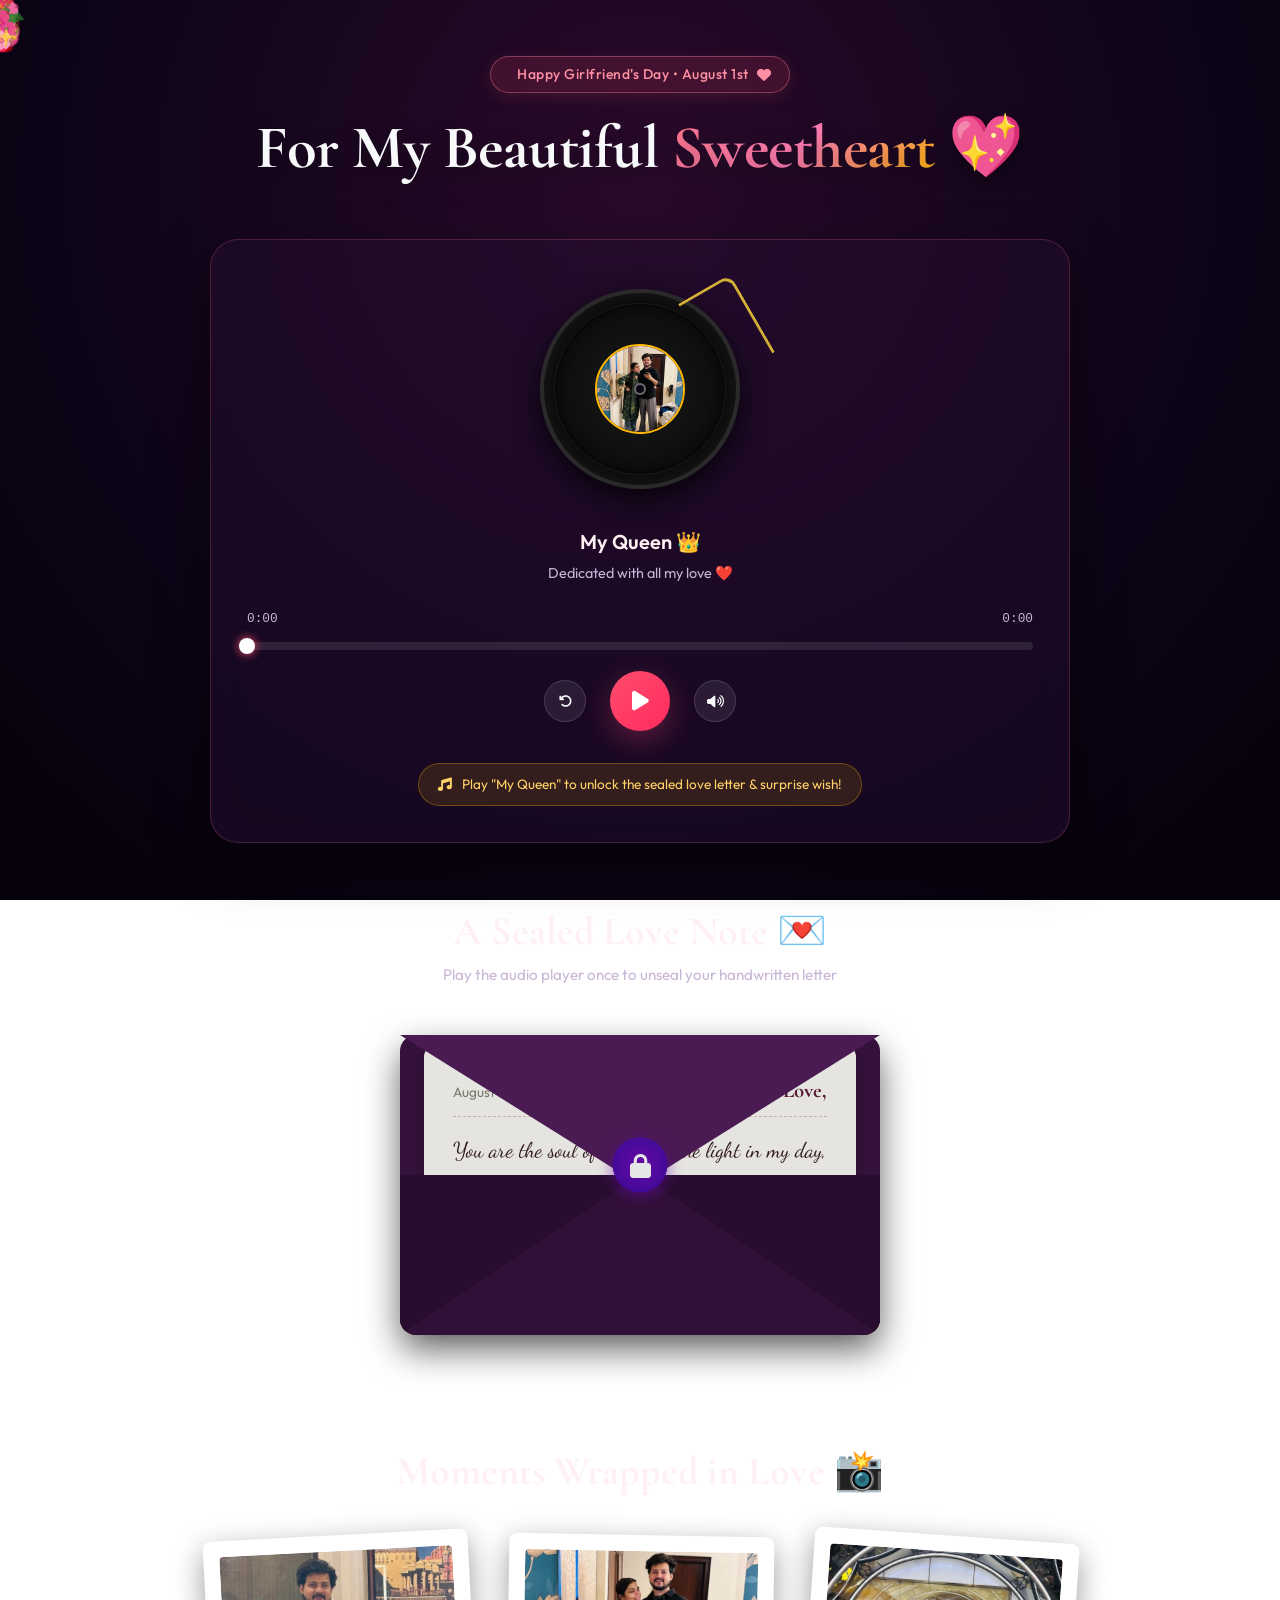
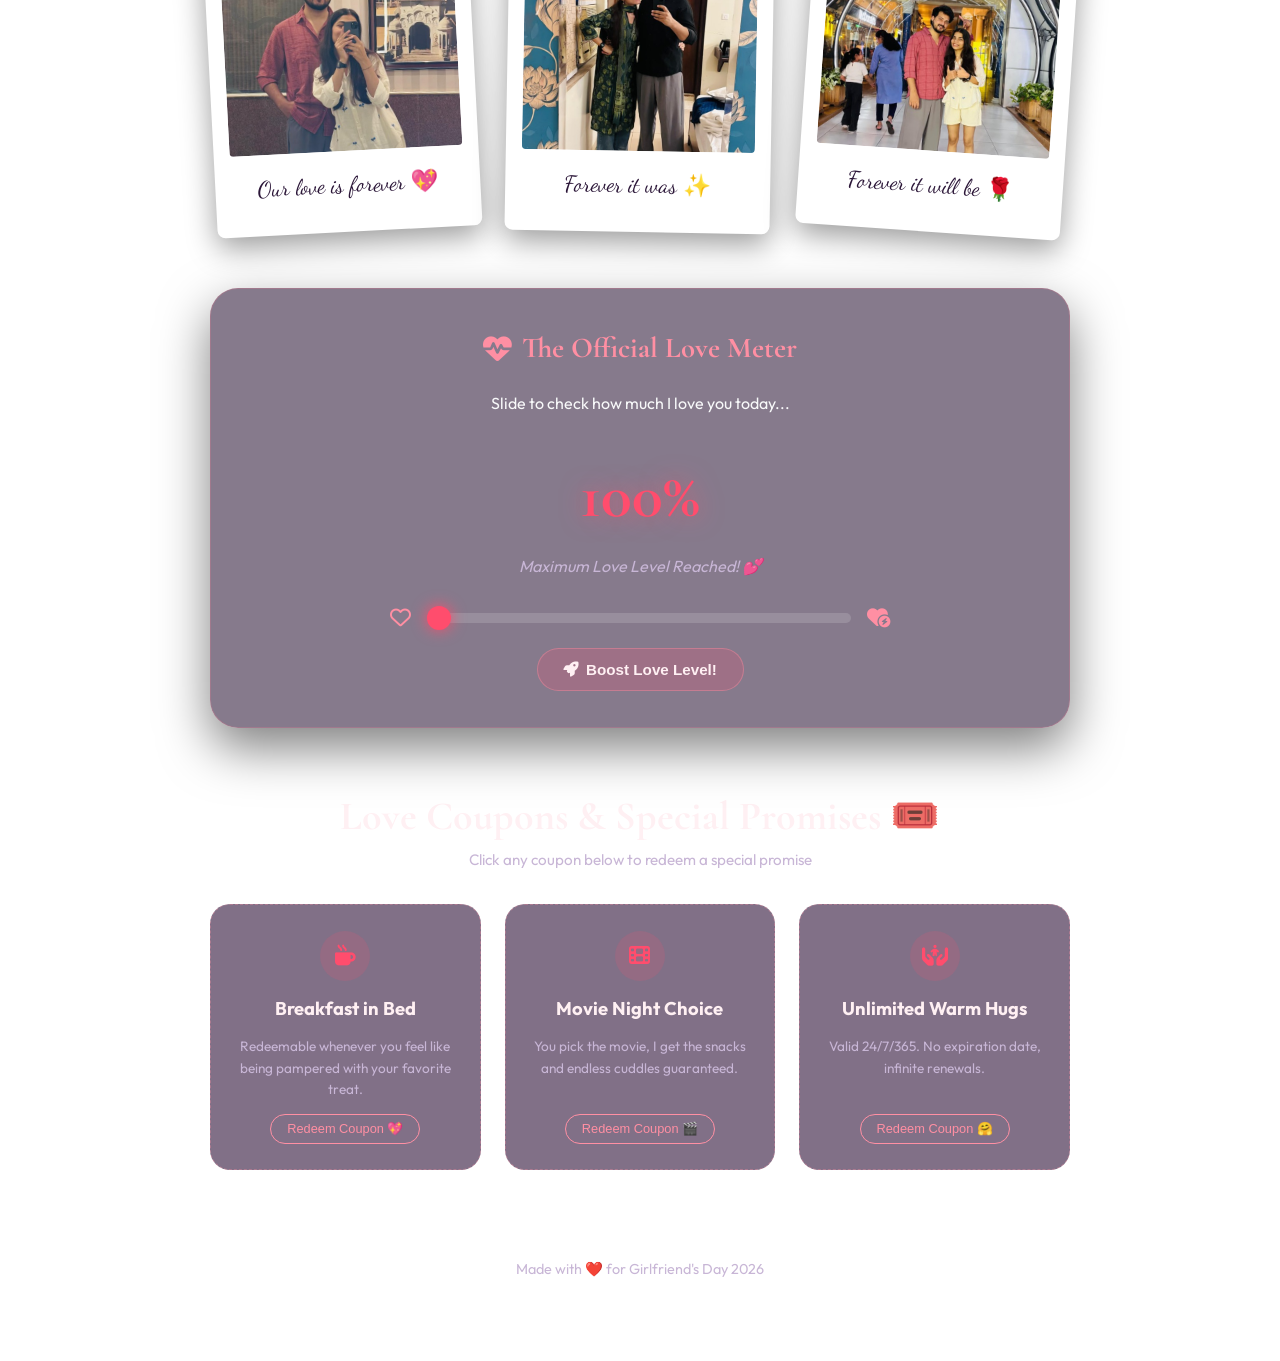
==== index.html @ de243cf5 "Added files" ====
<!DOCTYPE html>
<html lang="en">
<head>
  <meta charset="UTF-8">
  <meta name="viewport" content="width=device-width, initial-scale=1.0">
  <title>Happy Girlfriend's Day, My Love! 💖</title>
  <meta name="description" content="A romantic, interactive experience created especially for Girlfriend's Day with audio player, love letter, photo gallery, and special surprise wish reveal.">

  <!-- Google Fonts -->
  <link rel="preconnect" href="https://fonts.googleapis.com">
  <link rel="preconnect" href="https://fonts.gstatic.com" crossorigin>
  <link href="https://fonts.googleapis.com/css2?family=Cormorant+Garamond:ital,wght@0,500;0,700;1,600&family=Dancing+Script:wght@600;700&family=Outfit:wght@300;400;500;600;700&display=swap" rel="stylesheet">

  <!-- Font Awesome Icons -->
  <link rel="stylesheet" href="https://cdnjs.cloudflare.com/ajax/libs/font-awesome/6.4.0/css/all.min.css">

  <link rel="stylesheet" href="styles.css">
</head>
<body>

  <!-- Floating Particles & Rose Petals Background Canvas -->
  <canvas id="bg-canvas"></canvas>

  <!-- Main Container -->
  <div class="app-container">

    <!-- Header / Hero Section -->
    <header class="hero-section">
      <div class="badge-pill">
        <i class="fa-solid fa-sparkles"></i> Happy Girlfriend's Day • August 1st <i class="fa-solid fa-heart"></i>
      </div>
      <h1 class="hero-title">
        For My Beautiful <span class="gradient-text" id="her-name-display">Sweetheart</span> 💖
      </h1>
    </header>

    <!-- Interactive Audio Experience Section -->
    <section class="section audio-section">
      <div class="glass-card player-card">

        <!-- Vinyl Record Container with Real Photo Album Art -->
        <div class="vinyl-wrapper">
          <div class="vinyl-groove" id="vinyl-record">
            <div class="vinyl-center">
              <img src="assets/our_photo_2.jpg" alt="Our Photo" class="album-art" id="player-album-art">
              <div class="spindle-hole"></div>
            </div>
          </div>
          <div class="tonearm" id="tonearm"></div>
        </div>

        <!-- Track Information -->
        <div class="track-info">
          <h2 class="track-title" id="track-title-display">My Queen 👑</h2>
          <p class="track-artist" id="track-artist-display">Dedicated with all my love ❤️</p>
        </div>

        <!-- Linked Main Audio Element -->
        <audio id="main-audio" src="assets/MyQueen.m4a" preload="auto"></audio>

        <!-- Custom Player Controls -->
        <div class="player-controls">
          <div class="time-display">
            <span id="current-time">0:00</span>
            <span id="total-duration">0:00</span>
          </div>

          <div class="progress-bar-container" id="progress-container">
            <div class="progress-bar" id="progress-bar"></div>
            <div class="progress-handle" id="progress-handle"></div>
          </div>

          <div class="buttons-row">
            <button class="icon-btn secondary-btn" id="restart-btn" title="Restart Audio">
              <i class="fa-solid fa-rotate-left"></i>
            </button>

            <button class="play-main-btn" id="play-pause-btn" title="Play / Pause">
              <i class="fa-solid fa-play" id="play-icon"></i>
            </button>

            <button class="icon-btn secondary-btn" id="mute-btn" title="Mute / Unmute">
              <i class="fa-solid fa-volume-high" id="volume-icon"></i>
            </button>
          </div>
        </div>

        <div class="completion-hint" id="completion-hint">
          <i class="fa-solid fa-music"></i> <span id="hint-text">Play "My Queen" to unlock the sealed love letter & surprise wish!</span>
        </div>
      </div>
    </section>

    <!-- Interactive Envelope Section -->
    <section class="section letter-section">
      <div class="section-title-wrapper">
        <h2 class="section-title">A Sealed Love Note 💌</h2>
        <p class="section-subtitle" id="envelope-subtitle">Play the audio player once to unseal your handwritten letter</p>
      </div>

      <div class="envelope-container">
        <div class="envelope locked" id="envelope">
          <div class="envelope-flap"></div>
          <div class="envelope-pocket"></div>
          <div class="wax-seal" id="wax-seal">
            <i class="fa-solid fa-lock" id="seal-icon"></i>
          </div>

          <!-- Inside Letter with Custom User Text -->
          <div class="letter" id="letter">
            <div class="letter-inner">
              <div class="letter-header">
                <span class="letter-date">August 1st, 2026</span>
                <span class="letter-heading">My Dearest <span class="letter-her-name">Love</span>,</span>
              </div>
              <div class="letter-body" id="letter-body-display">
                <p>You are the soul of my body, the light in my day, the peace in my heart and everything else that can be.</p>
                <p>Thank you for being in my life and making it complete.</p>
                <p style="font-weight: bold; color: #9e1b42; margin-top: 0.5rem;">Happy Girlfriend's Day 💖</p>
              </div>
              <div class="letter-signature" id="letter-signature-display">
                <span class="handwritten" id="your-name-display">Forever Yours ❤️</span>
              </div>
            </div>
          </div>
        </div>
      </div>
    </section>

    <!-- Polaroid Memory Gallery Section -->
    <section class="section gallery-section">
      <div class="section-title-wrapper">
        <h2 class="section-title">Moments Wrapped in Love 📸</h2>
      </div>

      <div class="polaroid-grid">
        <div class="polaroid-card card-tilt-left" data-index="1">
          <div class="polaroid-img-wrapper">
            <img src="assets/our_photo_1.jpg" alt="Photo 1" class="polaroid-img" id="img-memory-1">
          </div>
          <div class="polaroid-caption" id="caption-memory-1">
            <span>Our love is forever 💖</span>
          </div>
        </div>

        <div class="polaroid-card card-center" data-index="2">
          <div class="polaroid-img-wrapper">
            <img src="assets/our_photo_2.jpg" alt="Photo 2" class="polaroid-img" id="img-memory-2">
          </div>
          <div class="polaroid-caption" id="caption-memory-2">
            <span>Forever it was ✨</span>
          </div>
        </div>

        <div class="polaroid-card card-tilt-right" data-index="3">
          <div class="polaroid-img-wrapper">
            <img src="assets/our_photo_3.jpg" alt="Photo 3" class="polaroid-img" id="img-memory-3">
          </div>
          <div class="polaroid-caption" id="caption-memory-3">
            <span>Forever it will be 🌹</span>
          </div>
        </div>
      </div>
    </section>

    <!-- Interactive Love Meter Widget -->
    <section class="section meter-section">
      <div class="glass-card meter-card">
        <h2 class="meter-title"><i class="fa-solid fa-heart-pulse"></i> The Official Love Meter</h2>
        <p class="meter-desc">Slide to check how much I love you today...</p>

        <div class="meter-display">
          <span class="meter-value" id="meter-value">100%</span>
          <span class="meter-status" id="meter-status">Maximum Love Level Reached! 💕</span>
        </div>

        <div class="slider-wrapper">
          <i class="fa-regular fa-heart slider-icon"></i>
          <input type="range" id="love-slider" min="100" max="1000000" value="1000" class="love-range">
          <i class="fa-solid fa-heart-circle-bolt slider-icon"></i>
        </div>

        <div class="meter-buttons">
          <button class="glass-btn" id="boost-love-btn">
            <i class="fa-solid fa-rocket"></i> Boost Love Level!
          </button>
        </div>
      </div>
    </section>

    <!-- Interactive Coupon / Reasons Card Section -->
    <section class="section reasons-section">
      <div class="section-title-wrapper">
        <h2 class="section-title">Love Coupons & Special Promises 🎟️</h2>
        <p class="section-subtitle">Click any coupon below to redeem a special promise</p>
      </div>

      <div class="coupons-grid">
        <div class="coupon-card" data-coupon="Breakfast in Bed">
          <div class="coupon-icon"><i class="fa-solid fa-mug-hot"></i></div>
          <h3>Breakfast in Bed</h3>
          <p>Redeemable whenever you feel like being pampered with your favorite treat.</p>
          <button class="redeem-btn">Redeem Coupon 💖</button>
        </div>

        <div class="coupon-card" data-coupon="Movie Night Choice">
          <div class="coupon-icon"><i class="fa-solid fa-film"></i></div>
          <h3>Movie Night Choice</h3>
          <p>You pick the movie, I get the snacks and endless cuddles guaranteed.</p>
          <button class="redeem-btn">Redeem Coupon 🎬</button>
        </div>

        <div class="coupon-card" data-coupon="Unlimited Warm Hugs">
          <div class="coupon-icon"><i class="fa-solid fa-hands-holding-child"></i></div>
          <h3>Unlimited Warm Hugs</h3>
          <p>Valid 24/7/365. No expiration date, infinite renewals.</p>
          <button class="redeem-btn">Redeem Coupon 🤗</button>
        </div>
      </div>
    </section>

    <!-- Toast Notification Popup -->
    <div id="toast-notification" class="toast-notification"></div>

    <!-- Footer -->
    <footer class="footer">
      <p>Made with ❤️ for Girlfriend's Day 2026</p>
    </footer>

  </div>

  <!-- Surprise Wish Modal (Triggered on audio completion) -->
  <div class="modal-overlay" id="wish-modal">
    <div class="glass-modal-content">
      <button class="modal-close" id="modal-close-btn">&times;</button>
      <div class="modal-badge"><i class="fa-solid fa-crown"></i> Dedicated Wish</div>
      <h2 class="modal-title">Happy Girlfriend's Day! 🎉💖</h2>
      
      <div class="modal-heart-animation">
        <div class="beating-heart">❤️</div>
      </div>

      <p class="modal-message" id="modal-message-text">
        You are the soul of my body, the light in my day, the peace in my heart and everything else that can be. Thank you for being in my life and making it complete. Happy Girlfriend's Day! 💖
      </p>

      <div class="modal-actions">
        <button class="glow-btn" id="modal-replay-btn">
          <i class="fa-solid fa-play"></i> Replay Song
        </button>
        <button class="outline-btn" id="modal-letter-btn">
          <i class="fa-solid fa-envelope-open-text"></i> Read Love Letter
        </button>
      </div>
    </div>
  </div>

  <!-- Canvas Confetti Overlay -->
  <canvas id="confetti-canvas"></canvas>

  <script src="script.js"></script>
</body>
</html>
---- styles.css ----
/* ==========================================================================
   Design System & CSS Variables (Midnight Rose & Rose Gold Theme)
   ========================================================================== */
:root {
  --bg-dark: #0b0512;
  --bg-gradient: radial-gradient(circle at 50% 20%, #290a2a 0%, #0d0417 60%, #05010a 100%);
  --glass-bg: rgba(36, 14, 46, 0.55);
  --glass-border: rgba(255, 117, 140, 0.22);
  --glass-glow: rgba(255, 64, 110, 0.15);
  
  --primary-pink: #ff4d6d;
  --primary-rose: #ff8fa3;
  --primary-light: #fff0f3;
  --accent-gold: #ffb703;
  --accent-purple: #9d4edd;
  
  --text-main: #f8f9fa;
  --text-muted: #c8b6d6;
  --text-dark: #2b1638;

  --font-sans: 'Outfit', -apple-system, BlinkMacSystemFont, sans-serif;
  --font-serif: 'Cormorant Garamond', Georgia, serif;
  --font-handwriting: 'Dancing Script', cursive;

  --radius-sm: 12px;
  --radius-md: 20px;
  --radius-lg: 28px;
  --radius-full: 9999px;

  --shadow-glow: 0 10px 30px rgba(255, 77, 109, 0.3);
  --shadow-card: 0 20px 50px rgba(0, 0, 0, 0.5);
  --transition-fast: 0.25s cubic-bezier(0.4, 0, 0.2, 1);
  --transition-smooth: 0.4s cubic-bezier(0.175, 0.885, 0.32, 1.275);
}

/* Base Resets */
* {
  margin: 0;
  padding: 0;
  box-sizing: border-box;
}

html {
  scroll-behavior: smooth;
  font-size: 16px;
}

body {
  background: var(--bg-gradient);
  background-attachment: fixed;
  color: var(--text-main);
  font-family: var(--font-sans);
  min-height: 100vh;
  overflow-x: hidden;
  position: relative;
  line-height: 1.6;
}

/* Background Canvas */
#bg-canvas {
  position: fixed;
  top: 0;
  left: 0;
  width: 100vw;
  height: 100vh;
  z-index: 0;
  pointer-events: none;
}

#confetti-canvas {
  position: fixed;
  top: 0;
  left: 0;
  width: 100vw;
  height: 100vh;
  z-index: 9999;
  pointer-events: none;
}

/* Main Container Layout */
.app-container {
  position: relative;
  z-index: 1;
  max-width: 900px;
  margin: 0 auto;
  padding: 2.5rem 1.25rem 5rem 1.25rem;
  display: flex;
  flex-direction: column;
  gap: 3.5rem;
}

/* ==========================================================================
   Hero Section
   ========================================================================== */
.hero-section {
  text-align: center;
  display: flex;
  flex-direction: column;
  align-items: center;
  gap: 1.25rem;
  padding-top: 1rem;
}

.badge-pill {
  display: inline-flex;
  align-items: center;
  gap: 0.5rem;
  background: rgba(255, 77, 109, 0.15);
  border: 1px solid rgba(255, 143, 163, 0.35);
  color: var(--primary-rose);
  padding: 0.4rem 1.1rem;
  border-radius: var(--radius-full);
  font-size: 0.875rem;
  font-weight: 500;
  letter-spacing: 0.5px;
  backdrop-filter: blur(10px);
  box-shadow: 0 4px 15px rgba(255, 77, 109, 0.15);
  animation: floatBadge 3s ease-in-out infinite alternate;
}

@keyframes floatBadge {
  0% { transform: translateY(0); }
  100% { transform: translateY(-6px); }
}

.hero-title {
  font-family: var(--font-serif);
  font-size: clamp(2.3rem, 6vw, 3.8rem);
  font-weight: 700;
  line-height: 1.15;
  letter-spacing: -0.5px;
  text-shadow: 0 10px 25px rgba(0, 0, 0, 0.4);
}

.gradient-text {
  background: linear-gradient(135deg, #ff758c 0%, #ff7eb3 50%, #ffb703 100%);
  -webkit-background-clip: text;
  -webkit-text-fill-color: transparent;
  display: inline-block;
}

.highlight {
  color: var(--primary-rose);
  font-weight: 600;
}

/* ==========================================================================
   Glassmorphism Cards
   ========================================================================== */
.glass-card {
  background: var(--glass-bg);
  border: 1px solid var(--glass-border);
  backdrop-filter: blur(16px);
  -webkit-backdrop-filter: blur(16px);
  border-radius: var(--radius-lg);
  padding: 2.25rem;
  box-shadow: var(--shadow-card);
  transition: transform var(--transition-fast), border-color var(--transition-fast);
}

.glass-card:hover {
  border-color: rgba(255, 143, 163, 0.45);
}

/* ==========================================================================
   Vinyl Audio Player
   ========================================================================== */
.player-card {
  display: flex;
  flex-direction: column;
  gap: 1.5rem;
  align-items: center;
  position: relative;
  overflow: hidden;
}

/* Vinyl Graphic */
.vinyl-wrapper {
  position: relative;
  width: 210px;
  height: 210px;
  display: flex;
  align-items: center;
  justify-content: center;
  margin: 0.5rem 0;
}

.vinyl-groove {
  width: 200px;
  height: 200px;
  border-radius: 50%;
  background: radial-gradient(circle, #1a1a1a 0%, #0d0d0d 60%, #000000 100%);
  border: 4px solid #2a2a2a;
  box-shadow: 0 10px 30px rgba(0,0,0,0.8), inset 0 0 15px rgba(255,255,255,0.08);
  display: flex;
  align-items: center;
  justify-content: center;
  position: relative;
  transition: transform 0.5s ease;
}

.vinyl-groove::before {
  content: '';
  position: absolute;
  top: 10px; left: 10px; right: 10px; bottom: 10px;
  border-radius: 50%;
  border: 1px solid rgba(255,255,255,0.05);
  box-shadow: inset 0 0 10px rgba(0,0,0,0.8);
}

.vinyl-groove.spinning {
  animation: spinRecord 6s linear infinite;
}

@keyframes spinRecord {
  from { transform: rotate(0deg); }
  to { transform: rotate(360deg); }
}

.vinyl-center {
  width: 90px;
  height: 90px;
  border-radius: 50%;
  overflow: hidden;
  position: relative;
  border: 2px solid var(--accent-gold);
}

.album-art {
  width: 100%;
  height: 100%;
  object-fit: cover;
}

.spindle-hole {
  position: absolute;
  top: 50%; left: 50%;
  transform: translate(-50%, -50%);
  width: 12px;
  height: 12px;
  background: var(--bg-dark);
  border-radius: 50%;
  border: 2px solid rgba(255,255,255,0.4);
}

/* Tonearm */
.tonearm {
  position: absolute;
  top: -10px;
  right: 15px;
  width: 60px;
  height: 90px;
  background: transparent;
  border-right: 3px solid #d4af37;
  border-top: 3px solid #d4af37;
  border-top-right-radius: 12px;
  transform-origin: top right;
  transform: rotate(-30deg);
  transition: transform 0.6s cubic-bezier(0.4, 0, 0.2, 1);
  pointer-events: none;
  z-index: 2;
}

.tonearm.playing {
  transform: rotate(5deg);
}

/* Track Details */
.track-info {
  text-align: center;
}

.track-title {
  font-size: 1.25rem;
  font-weight: 600;
  color: var(--primary-light);
}

.track-artist {
  font-size: 0.9rem;
  color: var(--text-muted);
  margin-top: 0.25rem;
}

/* Player Controls & Scrubber */
.player-controls {
  width: 100%;
  display: flex;
  flex-direction: column;
  gap: 0.8rem;
}

.time-display {
  display: flex;
  justify-content: space-between;
  font-size: 0.8rem;
  color: var(--text-muted);
  font-family: monospace;
}

.progress-bar-container {
  width: 100%;
  height: 8px;
  background: rgba(255, 255, 255, 0.1);
  border-radius: 4px;
  position: relative;
  cursor: pointer;
  overflow: visible;
}

.progress-bar {
  height: 100%;
  width: 0%;
  background: linear-gradient(90deg, var(--primary-pink), var(--accent-gold));
  border-radius: 4px;
  position: relative;
  transition: width 0.1s linear;
}

.progress-handle {
  position: absolute;
  top: 50%;
  left: 0%;
  transform: translate(-50%, -50%);
  width: 16px;
  height: 16px;
  background: #fff;
  border-radius: 50%;
  box-shadow: 0 0 10px var(--primary-pink);
  transition: left 0.1s linear;
}

.buttons-row {
  display: flex;
  align-items: center;
  justify-content: center;
  gap: 1.5rem;
  margin-top: 0.5rem;
}

.play-main-btn {
  width: 60px;
  height: 60px;
  border-radius: 50%;
  border: none;
  background: linear-gradient(135deg, var(--primary-pink), #ff2a5f);
  color: #fff;
  font-size: 1.4rem;
  display: flex;
  align-items: center;
  justify-content: center;
  cursor: pointer;
  box-shadow: var(--shadow-glow);
  transition: transform var(--transition-fast), box-shadow var(--transition-fast);
}

.play-main-btn:hover {
  transform: scale(1.08);
  box-shadow: 0 12px 35px rgba(255, 77, 109, 0.5);
}

.play-main-btn:active {
  transform: scale(0.96);
}

.icon-btn {
  background: rgba(255, 255, 255, 0.08);
  border: 1px solid rgba(255, 255, 255, 0.15);
  color: var(--text-main);
  width: 42px;
  height: 42px;
  border-radius: 50%;
  display: flex;
  align-items: center;
  justify-content: center;
  cursor: pointer;
  transition: all var(--transition-fast);
}

.icon-btn:hover {
  background: rgba(255, 255, 255, 0.2);
  color: var(--primary-rose);
}

.completion-hint {
  display: flex;
  align-items: center;
  justify-content: center;
  gap: 0.6rem;
  background: rgba(255, 183, 3, 0.12);
  border: 1px solid rgba(255, 183, 3, 0.3);
  color: #ffd166;
  padding: 0.6rem 1.2rem;
  border-radius: var(--radius-full);
  font-size: 0.85rem;
  margin-top: 0.5rem;
  text-align: center;
}

/* ==========================================================================
   Sealed Love Envelope & Locked State
   ========================================================================== */
.letter-section {
  display: flex;
  flex-direction: column;
  align-items: center;
}

.section-title-wrapper {
  text-align: center;
  margin-bottom: 2rem;
}

.section-title {
  font-family: var(--font-serif);
  font-size: clamp(1.8rem, 4vw, 2.5rem);
  color: var(--primary-light);
}

.section-subtitle {
  font-size: 0.95rem;
  color: var(--text-muted);
}

.envelope-container {
  position: relative;
  width: 100%;
  max-width: 480px;
  height: 300px;
  perspective: 1000px;
  margin: 1rem 0 3rem 0;
}

.envelope {
  position: absolute;
  width: 100%;
  height: 100%;
  background: #3b1442;
  border-radius: 16px;
  box-shadow: 0 15px 35px rgba(0, 0, 0, 0.6);
  cursor: pointer;
  transition: transform 0.4s ease;
  overflow: visible;
}

.envelope.locked {
  filter: brightness(0.9);
}

.envelope.shake {
  animation: shakeSeal 0.5s ease-in-out;
}

@keyframes shakeSeal {
  0%, 100% { transform: translateX(0); }
  20%, 60% { transform: translateX(-8px) rotate(-2deg); }
  40%, 80% { transform: translateX(8px) rotate(2deg); }
}

.envelope-flap {
  position: absolute;
  top: 0; left: 0;
  width: 100%;
  height: 0;
  border-left: 240px solid transparent;
  border-right: 240px solid transparent;
  border-top: 150px solid #521d5c;
  transform-origin: top center;
  transition: transform 0.6s ease;
  z-index: 4;
}

.envelope-pocket {
  position: absolute;
  bottom: 0; left: 0;
  width: 100%;
  height: 0;
  border-left: 240px solid #2d0e33;
  border-right: 240px solid #2d0e33;
  border-bottom: 160px solid #36123d;
  border-bottom-left-radius: 16px;
  border-bottom-right-radius: 16px;
  z-index: 3;
}

.wax-seal {
  position: absolute;
  top: 130px;
  left: 50%;
  transform: translate(-50%, -50%);
  width: 55px;
  height: 55px;
  background: radial-gradient(circle, #ff2a5f 0%, #b3002d 100%);
  border-radius: 50%;
  display: flex;
  align-items: center;
  justify-content: center;
  color: #fff;
  font-size: 1.5rem;
  box-shadow: 0 4px 15px rgba(255, 42, 95, 0.6);
  z-index: 5;
  transition: transform 0.4s ease, opacity 0.4s ease, background 0.4s ease;
}

.envelope.locked .wax-seal {
  background: radial-gradient(circle, #7209b7 0%, #3a0ca3 100%);
  box-shadow: 0 4px 15px rgba(114, 9, 183, 0.6);
}

.wax-seal i {
  animation: pulseHeart 1.5s infinite alternate;
}

@keyframes pulseHeart {
  0% { transform: scale(1); }
  100% { transform: scale(1.15); }
}

/* Letter inside */
.letter {
  position: absolute;
  top: 10px;
  left: 5%;
  width: 90%;
  height: 280px;
  background: #fffdf9;
  color: var(--text-dark);
  border-radius: 12px;
  padding: 1.8rem;
  box-shadow: 0 5px 20px rgba(0,0,0,0.2);
  z-index: 2;
  transition: transform 0.6s cubic-bezier(0.175, 0.885, 0.32, 1.275), height 0.6s ease;
  overflow-y: auto;
}

.letter-inner {
  display: flex;
  flex-direction: column;
  gap: 1rem;
}

.letter-header {
  display: flex;
  justify-content: space-between;
  align-items: baseline;
  border-bottom: 1px dashed #d1c7bd;
  padding-bottom: 0.5rem;
}

.letter-date {
  font-size: 0.85rem;
  color: #887;
  font-family: var(--font-sans);
}

.letter-heading {
  font-family: var(--font-serif);
  font-size: 1.3rem;
  font-weight: 700;
  color: #5c1d35;
}

.letter-body {
  font-family: var(--font-handwriting);
  font-size: 1.35rem;
  line-height: 1.6;
  color: #381f28;
  display: flex;
  flex-direction: column;
  gap: 0.8rem;
}

.letter-signature {
  text-align: right;
  margin-top: 1rem;
}

.handwritten {
  font-family: var(--font-handwriting);
  font-size: 1.5rem;
  color: #9e1b42;
  font-weight: bold;
}

/* Envelope Open State */
.envelope.open .envelope-flap {
  transform: rotateX(180deg);
  z-index: 1;
}

.envelope.open .wax-seal {
  opacity: 0;
  transform: translate(-50%, -50%) scale(0.5);
  pointer-events: none;
}

.envelope.open .letter {
  transform: translateY(-160px);
  height: 440px;
  z-index: 6;
  box-shadow: 0 20px 50px rgba(0,0,0,0.5);
}

/* ==========================================================================
   Polaroid Memory Gallery
   ========================================================================== */
.polaroid-grid {
  display: grid;
  grid-template-columns: repeat(auto-fit, minmax(240px, 1fr));
  gap: 2rem;
  margin-top: 1rem;
}

.polaroid-card {
  background: #ffffff;
  padding: 1rem 1rem 1.8rem 1rem;
  border-radius: 8px;
  box-shadow: 0 10px 30px rgba(0, 0, 0, 0.4);
  transition: transform 0.4s ease, box-shadow 0.4s ease;
  cursor: pointer;
  display: flex;
  flex-direction: column;
  align-items: center;
  position: relative;
}

.card-tilt-left { transform: rotate(-3deg); }
.card-center { transform: rotate(1deg); }
.card-tilt-right { transform: rotate(4deg); }

.polaroid-card:hover {
  transform: translateY(-12px) rotate(0deg) scale(1.04);
  box-shadow: 0 20px 40px rgba(255, 77, 109, 0.35);
  z-index: 10;
}

.polaroid-img-wrapper {
  width: 100%;
  height: 200px;
  border-radius: 4px;
  overflow: hidden;
  background: #eee;
}

.polaroid-img {
  width: 100%;
  height: 100%;
  object-fit: cover;
  transition: transform 0.5s ease;
}

.polaroid-card:hover .polaroid-img {
  transform: scale(1.08);
}

.polaroid-caption {
  margin-top: 1rem;
  font-family: var(--font-handwriting);
  font-size: 1.4rem;
  color: var(--text-dark);
  text-align: center;
}

/* ==========================================================================
   Love Meter Section
   ========================================================================== */
.meter-card {
  text-align: center;
  display: flex;
  flex-direction: column;
  gap: 1.25rem;
  align-items: center;
}

.meter-title {
  font-family: var(--font-serif);
  font-size: 1.8rem;
  color: var(--primary-rose);
  display: flex;
  align-items: center;
  gap: 0.6rem;
}

.meter-display {
  display: flex;
  flex-direction: column;
  gap: 0.4rem;
  margin: 0.5rem 0;
}

.meter-value {
  font-size: clamp(2.5rem, 6vw, 4rem);
  font-weight: 700;
  color: var(--primary-pink);
  text-shadow: 0 0 25px rgba(255, 77, 109, 0.6);
  font-family: var(--font-serif);
}

.meter-status {
  font-size: 1rem;
  color: var(--text-muted);
  font-style: italic;
}

.slider-wrapper {
  width: 100%;
  max-width: 500px;
  display: flex;
  align-items: center;
  gap: 1rem;
}

.slider-icon {
  font-size: 1.3rem;
  color: var(--primary-rose);
}

.love-range {
  flex: 1;
  -webkit-appearance: none;
  appearance: none;
  height: 10px;
  border-radius: 5px;
  background: rgba(255, 255, 255, 0.15);
  outline: none;
  cursor: pointer;
}

.love-range::-webkit-slider-thumb {
  -webkit-appearance: none;
  appearance: none;
  width: 24px;
  height: 24px;
  border-radius: 50%;
  background: var(--primary-pink);
  box-shadow: 0 0 15px var(--primary-pink);
  cursor: pointer;
  transition: transform 0.1s ease;
}

.love-range::-webkit-slider-thumb:hover {
  transform: scale(1.2);
}

.glass-btn {
  background: rgba(255, 77, 109, 0.2);
  border: 1px solid rgba(255, 143, 163, 0.4);
  color: var(--primary-light);
  padding: 0.75rem 1.6rem;
  border-radius: var(--radius-full);
  font-size: 0.95rem;
  font-weight: 600;
  cursor: pointer;
  display: flex;
  align-items: center;
  gap: 0.5rem;
  transition: all var(--transition-fast);
}

.glass-btn:hover {
  background: var(--primary-pink);
  box-shadow: var(--shadow-glow);
  transform: translateY(-2px);
}

/* ==========================================================================
   Coupons Section
   ========================================================================== */
.coupons-grid {
  display: grid;
  grid-template-columns: repeat(auto-fit, minmax(230px, 1fr));
  gap: 1.5rem;
}

.coupon-card {
  background: rgba(45, 18, 55, 0.6);
  border: 1px dashed rgba(255, 143, 163, 0.35);
  border-radius: var(--radius-md);
  padding: 1.6rem;
  display: flex;
  flex-direction: column;
  align-items: center;
  text-align: center;
  gap: 0.8rem;
  transition: all 0.3s ease;
}

.coupon-card:hover {
  border-style: solid;
  border-color: var(--primary-rose);
  background: rgba(60, 24, 73, 0.8);
  transform: translateY(-6px);
}

.coupon-icon {
  width: 50px;
  height: 50px;
  border-radius: 50%;
  background: rgba(255, 77, 109, 0.15);
  color: var(--primary-pink);
  display: flex;
  align-items: center;
  justify-content: center;
  font-size: 1.3rem;
}

.coupon-card h3 {
  font-size: 1.15rem;
  color: var(--primary-light);
}

.coupon-card p {
  font-size: 0.85rem;
  color: var(--text-muted);
}

.redeem-btn {
  background: transparent;
  border: 1px solid var(--primary-rose);
  color: var(--primary-rose);
  padding: 0.4rem 1rem;
  border-radius: var(--radius-full);
  font-size: 0.8rem;
  cursor: pointer;
  margin-top: auto;
  transition: all 0.2s;
}

.redeem-btn:hover {
  background: var(--primary-rose);
  color: #000;
  font-weight: 600;
}

.redeem-btn.redeemed {
  background: #2a9d8f;
  border-color: #2a9d8f;
  color: #fff;
  pointer-events: none;
}

/* Toast Notifications */
.toast-notification {
  position: fixed;
  bottom: 2rem;
  left: 50%;
  transform: translateX(-50%) translateY(100px);
  background: rgba(35, 14, 45, 0.95);
  border: 1px solid var(--primary-pink);
  color: #fff;
  padding: 0.8rem 1.6rem;
  border-radius: var(--radius-full);
  font-size: 0.95rem;
  box-shadow: 0 10px 30px rgba(0, 0, 0, 0.7);
  z-index: 10000;
  opacity: 0;
  transition: transform 0.4s cubic-bezier(0.175, 0.885, 0.32, 1.275), opacity 0.4s ease;
  pointer-events: none;
  text-align: center;
  max-width: 90vw;
}

.toast-notification.show {
  transform: translateX(-50%) translateY(0);
  opacity: 1;
}

/* ==========================================================================
   Footer
   ========================================================================== */
.footer {
  text-align: center;
  color: var(--text-muted);
  font-size: 0.9rem;
  display: flex;
  flex-direction: column;
  align-items: center;
  gap: 1rem;
  padding-top: 2rem;
}

/* ==========================================================================
   Surprise Wish Modal
   ========================================================================== */
.modal-overlay {
  position: fixed;
  top: 0; left: 0;
  width: 100vw;
  height: 100vh;
  background: rgba(8, 2, 14, 0.8);
  backdrop-filter: blur(12px);
  -webkit-backdrop-filter: blur(12px);
  z-index: 999;
  display: flex;
  align-items: center;
  justify-content: center;
  padding: 1.5rem;
  opacity: 0;
  pointer-events: none;
  transition: opacity 0.4s ease;
}

.modal-overlay.active {
  opacity: 1;
  pointer-events: auto;
}

.glass-modal-content {
  background: linear-gradient(135deg, rgba(48, 18, 62, 0.95), rgba(20, 5, 28, 0.98));
  border: 1px solid rgba(255, 143, 163, 0.4);
  border-radius: var(--radius-lg);
  padding: 2.5rem 2rem;
  max-width: 520px;
  width: 100%;
  text-align: center;
  position: relative;
  box-shadow: 0 25px 60px rgba(0, 0, 0, 0.8);
  transform: scale(0.85);
  transition: transform 0.4s cubic-bezier(0.175, 0.885, 0.32, 1.275);
}

.modal-overlay.active .glass-modal-content {
  transform: scale(1);
}

.modal-close {
  position: absolute;
  top: 1.2rem;
  right: 1.4rem;
  background: none;
  border: none;
  color: var(--text-muted);
  font-size: 1.8rem;
  cursor: pointer;
  transition: color 0.2s;
}

.modal-close:hover {
  color: var(--primary-pink);
}

.modal-badge {
  display: inline-block;
  background: rgba(255, 183, 3, 0.2);
  color: var(--accent-gold);
  padding: 0.3rem 0.9rem;
  border-radius: var(--radius-full);
  font-size: 0.8rem;
  font-weight: 600;
  margin-bottom: 1rem;
}

.modal-title {
  font-family: var(--font-serif);
  font-size: 2.2rem;
  color: var(--primary-light);
  line-height: 1.2;
}

.modal-heart-animation {
  margin: 1.25rem 0;
}

.beating-heart {
  font-size: 3.5rem;
  animation: heartBeat 1.2s infinite;
  display: inline-block;
}

@keyframes heartBeat {
  0% { transform: scale(1); }
  14% { transform: scale(1.3); }
  28% { transform: scale(1); }
  42% { transform: scale(1.3); }
  70% { transform: scale(1); }
}

.modal-message {
  font-size: 1.05rem;
  color: var(--text-muted);
  line-height: 1.6;
  margin-bottom: 1.8rem;
}

.modal-actions {
  display: flex;
  gap: 1rem;
  justify-content: center;
}

.glow-btn {
  background: linear-gradient(135deg, var(--primary-pink), #ff2a5f);
  color: #fff;
  border: none;
  padding: 0.8rem 1.6rem;
  border-radius: var(--radius-full);
  font-size: 0.95rem;
  font-weight: 600;
  cursor: pointer;
  box-shadow: var(--shadow-glow);
  transition: transform 0.2s, box-shadow 0.2s;
  display: flex;
  align-items: center;
  gap: 0.5rem;
}

.glow-btn:hover {
  transform: translateY(-2px);
  box-shadow: 0 10px 30px rgba(255, 77, 109, 0.5);
}

.outline-btn {
  background: transparent;
  border: 1px solid rgba(255, 255, 255, 0.25);
  color: var(--text-main);
  padding: 0.8rem 1.6rem;
  border-radius: var(--radius-full);
  font-size: 0.95rem;
  cursor: pointer;
  transition: all 0.2s;
  display: flex;
  align-items: center;
  gap: 0.5rem;
}

.outline-btn:hover {
  border-color: var(--primary-rose);
  color: var(--primary-rose);
}

/* Responsive Breakpoints */
@media (max-width: 600px) {
  .app-container {
    padding: 1.5rem 1rem 4rem 1rem;
    gap: 2.5rem;
  }

  .glass-card {
    padding: 1.5rem 1.2rem;
  }

  .envelope-container {
    height: 260px;
  }

  .envelope-flap {
    border-left-width: 170px;
    border-right-width: 170px;
    border-top-width: 110px;
  }

  .envelope-pocket {
    border-left-width: 170px;
    border-right-width: 170px;
    border-bottom-width: 120px;
  }

  .envelope.open .letter {
    transform: translateY(-130px);
    height: 380px;
  }

  .modal-actions {
    flex-direction: column;
  }
}
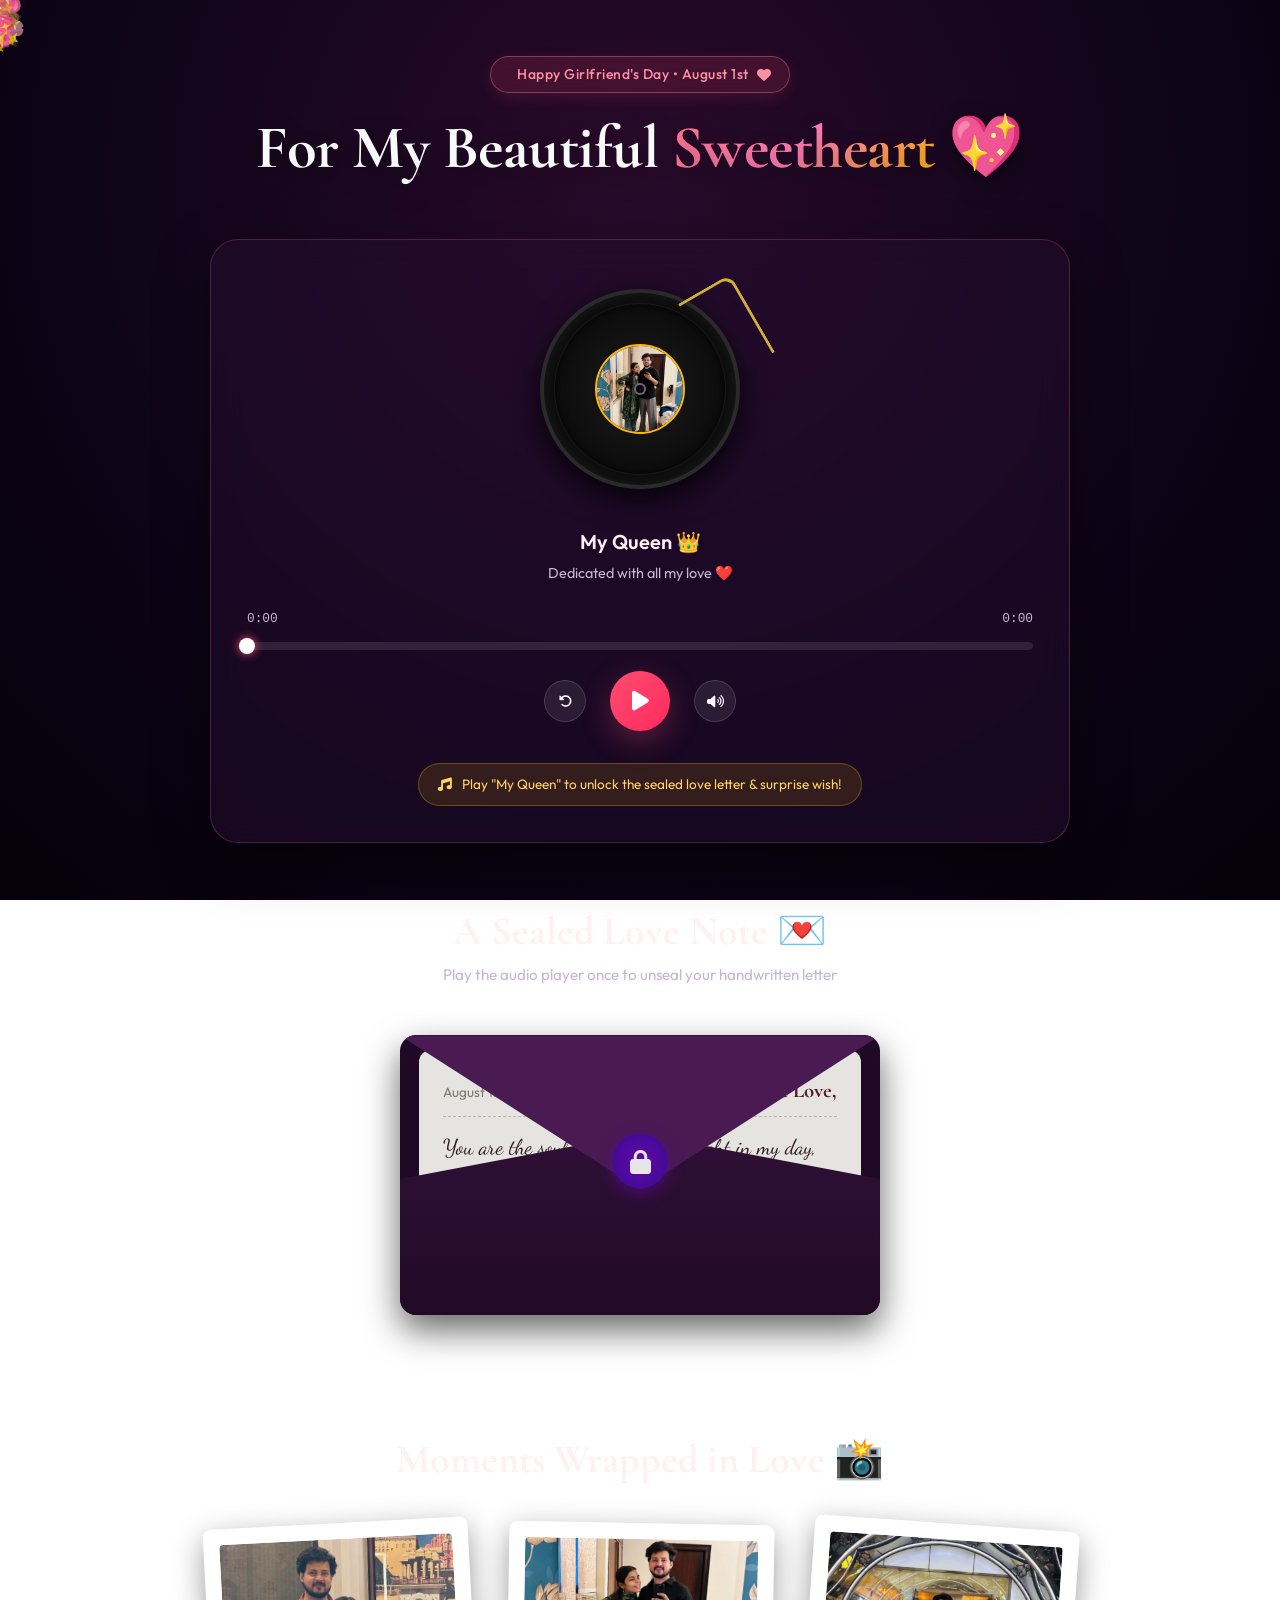
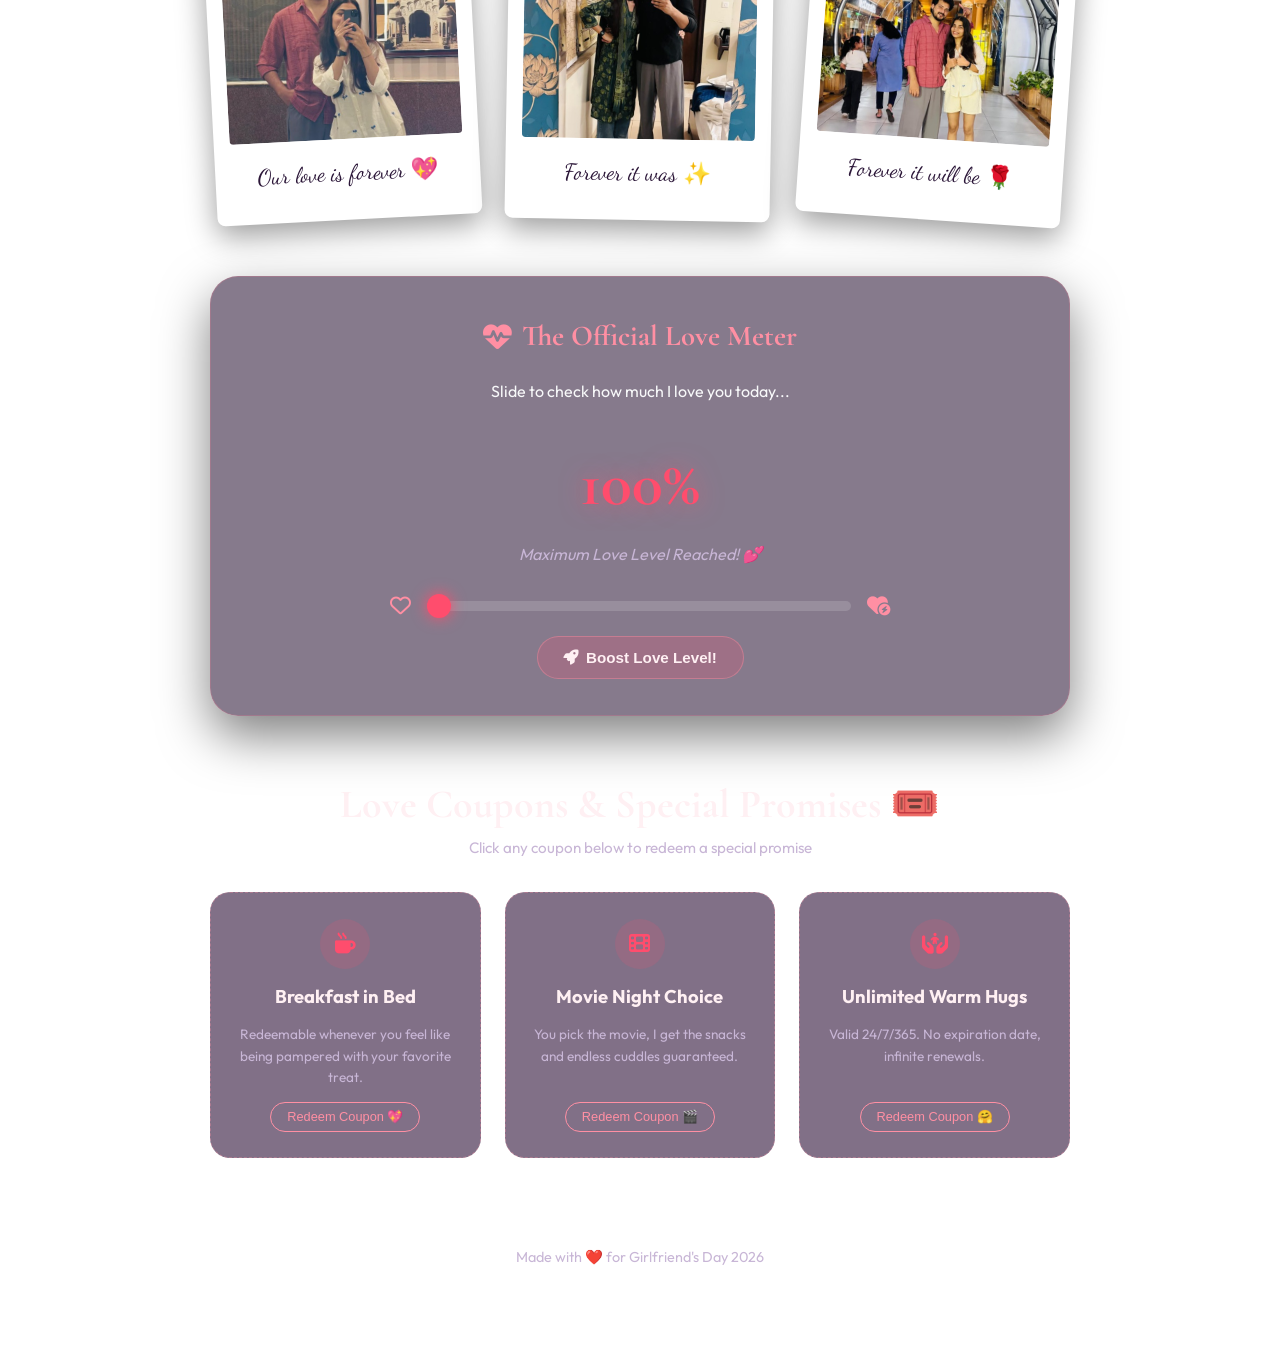
==== commit 161b8a22: "bug fix" ====
--- a/index.html
+++ b/index.html
@@ -240,10 +240,6 @@
         <div class="beating-heart">❤️</div>
       </div>
 
-      <p class="modal-message" id="modal-message-text">
-        You are the soul of my body, the light in my day, the peace in my heart and everything else that can be. Thank you for being in my life and making it complete. Happy Girlfriend's Day! 💖
-      </p>
-
       <div class="modal-actions">
         <button class="glow-btn" id="modal-replay-btn">
           <i class="fa-solid fa-play"></i> Replay Song
@@ -255,6 +251,15 @@
     </div>
   </div>
 
+  <!-- Fullscreen Photo Lightbox Modal -->
+  <div class="modal-overlay" id="lightbox-modal">
+    <div class="lightbox-content">
+      <button class="modal-close" id="lightbox-close-btn">&times;</button>
+      <img src="" alt="Full Preview" id="lightbox-img" class="lightbox-img">
+      <p id="lightbox-caption" class="lightbox-caption"></p>
+    </div>
+  </div>
+
   <!-- Canvas Confetti Overlay -->
   <canvas id="confetti-canvas"></canvas>
 
--- a/styles.css
+++ b/styles.css
@@ -426,20 +426,24 @@
   position: relative;
   width: 100%;
   max-width: 480px;
-  height: 300px;
+  height: 280px;
   perspective: 1000px;
-  margin: 1rem 0 3rem 0;
+  margin: 1rem 0 3.5rem 0;
 }
 
 .envelope {
   position: absolute;
   width: 100%;
   height: 100%;
-  background: #3b1442;
+  background: #250a2c;
   border-radius: 16px;
   box-shadow: 0 15px 35px rgba(0, 0, 0, 0.6);
   cursor: pointer;
   transition: transform 0.4s ease;
+  overflow: hidden;
+}
+
+.envelope.open {
   overflow: visible;
 }
 
@@ -461,10 +465,9 @@
   position: absolute;
   top: 0; left: 0;
   width: 100%;
-  height: 0;
-  border-left: 240px solid transparent;
-  border-right: 240px solid transparent;
-  border-top: 150px solid #521d5c;
+  height: 55%;
+  background: #521d5c;
+  clip-path: polygon(0 0, 100% 0, 50% 100%);
   transform-origin: top center;
   transition: transform 0.6s ease;
   z-index: 4;
@@ -474,10 +477,9 @@
   position: absolute;
   bottom: 0; left: 0;
   width: 100%;
-  height: 0;
-  border-left: 240px solid #2d0e33;
-  border-right: 240px solid #2d0e33;
-  border-bottom: 160px solid #36123d;
+  height: 65%;
+  background: linear-gradient(180deg, #36123d 0%, #250a2c 100%);
+  clip-path: polygon(0 25%, 50% 0, 100% 25%, 100% 100%, 0 100%);
   border-bottom-left-radius: 16px;
   border-bottom-right-radius: 16px;
   z-index: 3;
@@ -485,7 +487,7 @@
 
 .wax-seal {
   position: absolute;
-  top: 130px;
+  top: 45%;
   left: 50%;
   transform: translate(-50%, -50%);
   width: 55px;
@@ -519,24 +521,24 @@
 /* Letter inside */
 .letter {
   position: absolute;
-  top: 10px;
-  left: 5%;
-  width: 90%;
-  height: 280px;
+  top: 15px;
+  left: 4%;
+  width: 92%;
+  height: calc(100% - 30px);
   background: #fffdf9;
   color: var(--text-dark);
   border-radius: 12px;
-  padding: 1.8rem;
+  padding: 1.5rem;
   box-shadow: 0 5px 20px rgba(0,0,0,0.2);
   z-index: 2;
-  transition: transform 0.6s cubic-bezier(0.175, 0.885, 0.32, 1.275), height 0.6s ease;
+  transition: transform 0.6s cubic-bezier(0.175, 0.885, 0.32, 1.275), height 0.6s ease, max-height 0.6s ease;
   overflow-y: auto;
 }
 
 .letter-inner {
   display: flex;
   flex-direction: column;
-  gap: 1rem;
+  gap: 0.8rem;
 }
 
 .letter-header {
@@ -572,7 +574,7 @@
 
 .letter-signature {
   text-align: right;
-  margin-top: 1rem;
+  margin-top: 0.8rem;
 }
 
 .handwritten {
@@ -595,8 +597,10 @@
 }
 
 .envelope.open .letter {
-  transform: translateY(-160px);
-  height: 440px;
+  transform: translateY(-130px);
+  height: auto;
+  min-height: 380px;
+  max-height: min(480px, 65vh);
   z-index: 6;
   box-shadow: 0 20px 50px rgba(0,0,0,0.5);
 }
@@ -1028,36 +1032,92 @@
   color: var(--primary-rose);
 }
 
+/* Lightbox Image Preview Modal */
+.lightbox-content {
+  position: relative;
+  max-width: 92vw;
+  max-height: 85vh;
+  display: flex;
+  flex-direction: column;
+  align-items: center;
+  justify-content: center;
+  background: rgba(20, 5, 28, 0.95);
+  border: 1px solid rgba(255, 143, 163, 0.4);
+  border-radius: var(--radius-lg);
+  padding: 1.5rem;
+  box-shadow: 0 20px 50px rgba(0, 0, 0, 0.9);
+}
+
+.lightbox-img {
+  max-width: 100%;
+  max-height: 70vh;
+  object-fit: contain;
+  border-radius: 8px;
+  box-shadow: 0 8px 25px rgba(0, 0, 0, 0.5);
+}
+
+.lightbox-caption {
+  margin-top: 1rem;
+  font-family: var(--font-handwriting);
+  font-size: 1.5rem;
+  color: var(--primary-rose);
+  text-align: center;
+}
+
 /* Responsive Breakpoints */
 @media (max-width: 600px) {
   .app-container {
-    padding: 1.5rem 1rem 4rem 1rem;
-    gap: 2.5rem;
+    padding: 1.2rem 0.8rem 3.5rem 0.8rem;
+    gap: 2.2rem;
   }
 
   .glass-card {
-    padding: 1.5rem 1.2rem;
+    padding: 1.2rem 1rem;
   }
 
   .envelope-container {
-    height: 260px;
+    height: 240px;
+    margin: 0.5rem 0 2.5rem 0;
   }
 
-  .envelope-flap {
-    border-left-width: 170px;
-    border-right-width: 170px;
-    border-top-width: 110px;
+  .letter {
+    padding: 1.2rem;
   }
 
-  .envelope-pocket {
-    border-left-width: 170px;
-    border-right-width: 170px;
-    border-bottom-width: 120px;
+  .letter-heading {
+    font-size: 1.15rem;
   }
 
+  .letter-body {
+    font-size: 1.15rem;
+    line-height: 1.5;
+  }
+
+  .handwritten {
+    font-size: 1.3rem;
+  }
+
   .envelope.open .letter {
-    transform: translateY(-130px);
-    height: 380px;
+    transform: translateY(-110px);
+    max-height: min(400px, 60vh);
+  }
+
+  /* Polaroid Cards & Pictures on Mobile */
+  .polaroid-grid {
+    grid-template-columns: 1fr;
+    gap: 1.5rem;
+  }
+
+  .polaroid-card {
+    transform: none !important;
+    max-width: 320px;
+    width: 100%;
+    margin: 0 auto;
+  }
+
+  .polaroid-img-wrapper {
+    height: auto;
+    aspect-ratio: 4 / 3;
   }
 
   .modal-actions {
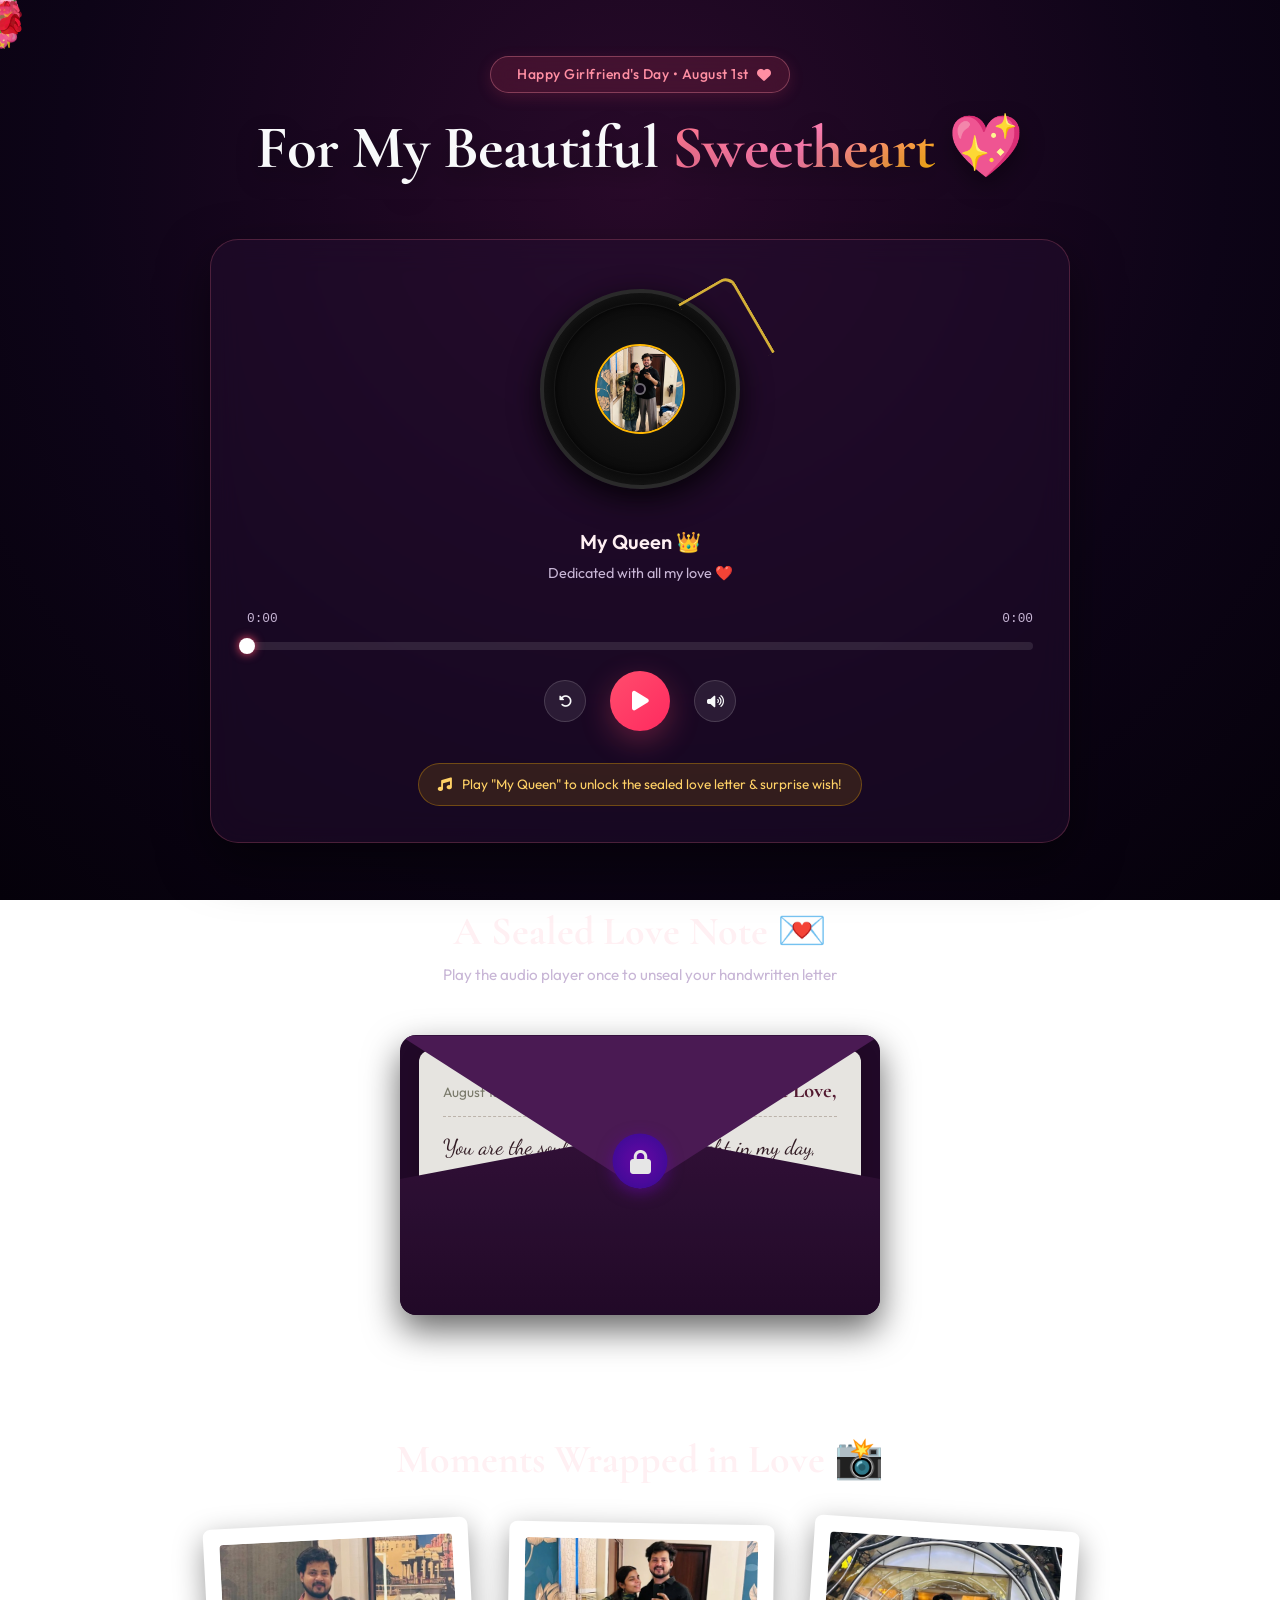
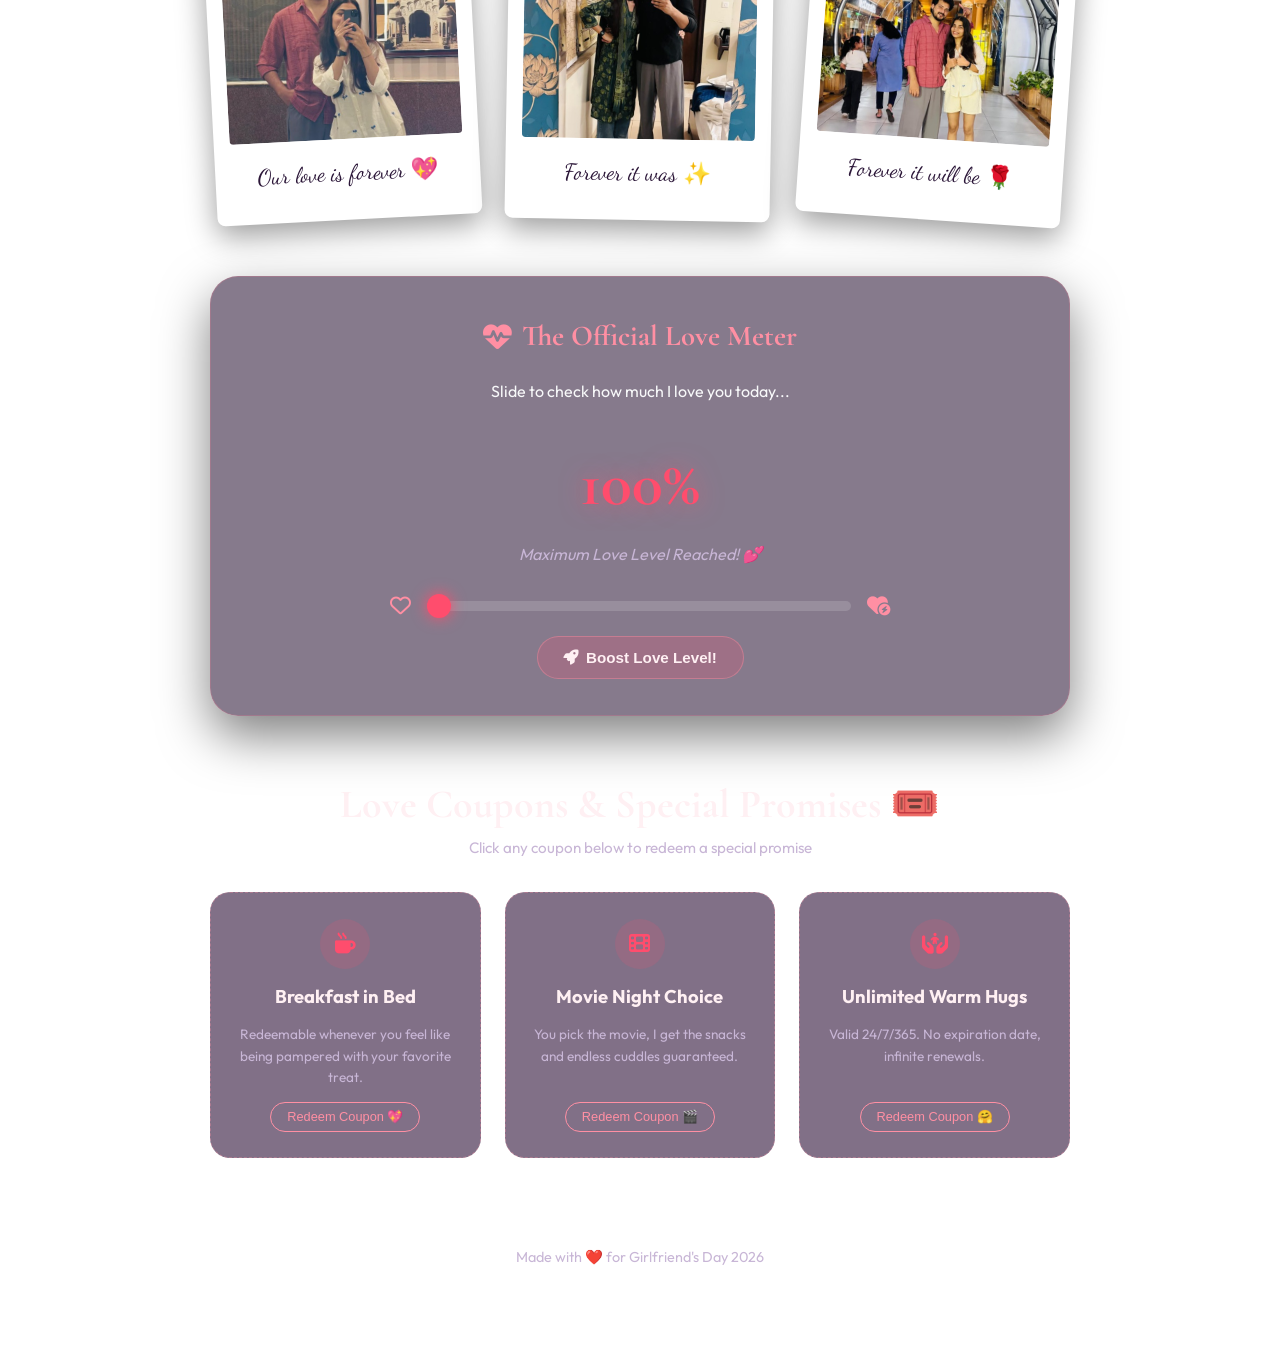
==== commit 93701c91: "Update index.html" ====
--- a/index.html
+++ b/index.html
@@ -4,7 +4,20 @@
   <meta charset="UTF-8">
   <meta name="viewport" content="width=device-width, initial-scale=1.0">
   <title>Happy Girlfriend's Day, My Love! 💖</title>
-  <meta name="description" content="A romantic, interactive experience created especially for Girlfriend's Day with audio player, love letter, photo gallery, and special surprise wish reveal.">
+  <meta name="description" content="A special, romantic surprise created just for you on Girlfriend's Day! 💖">
+
+  <!-- Open Graph / WhatsApp / Facebook Link Preview Meta Tags -->
+  <meta property="og:type" content="website">
+  <meta property="og:url" content="https://girlfriends-day-khaki-two.vercel.app/">
+  <meta property="og:title" content="Happy Girlfriend's Day, My Love! 💖">
+  <meta property="og:description" content="A special, romantic surprise created just for you on Girlfriend's Day! 💖">
+  <meta property="og:image" content="assets/our_photo_2.jpg">
+
+  <!-- Twitter Link Preview Meta Tags -->
+  <meta name="twitter:card" content="summary_large_image">
+  <meta name="twitter:title" content="Happy Girlfriend's Day, My Love! 💖">
+  <meta name="twitter:description" content="A special, romantic surprise created just for you on Girlfriend's Day! 💖">
+  <meta name="twitter:image" content="assets/our_photo_2.jpg">
 
   <!-- Google Fonts -->
   <link rel="preconnect" href="https://fonts.googleapis.com">
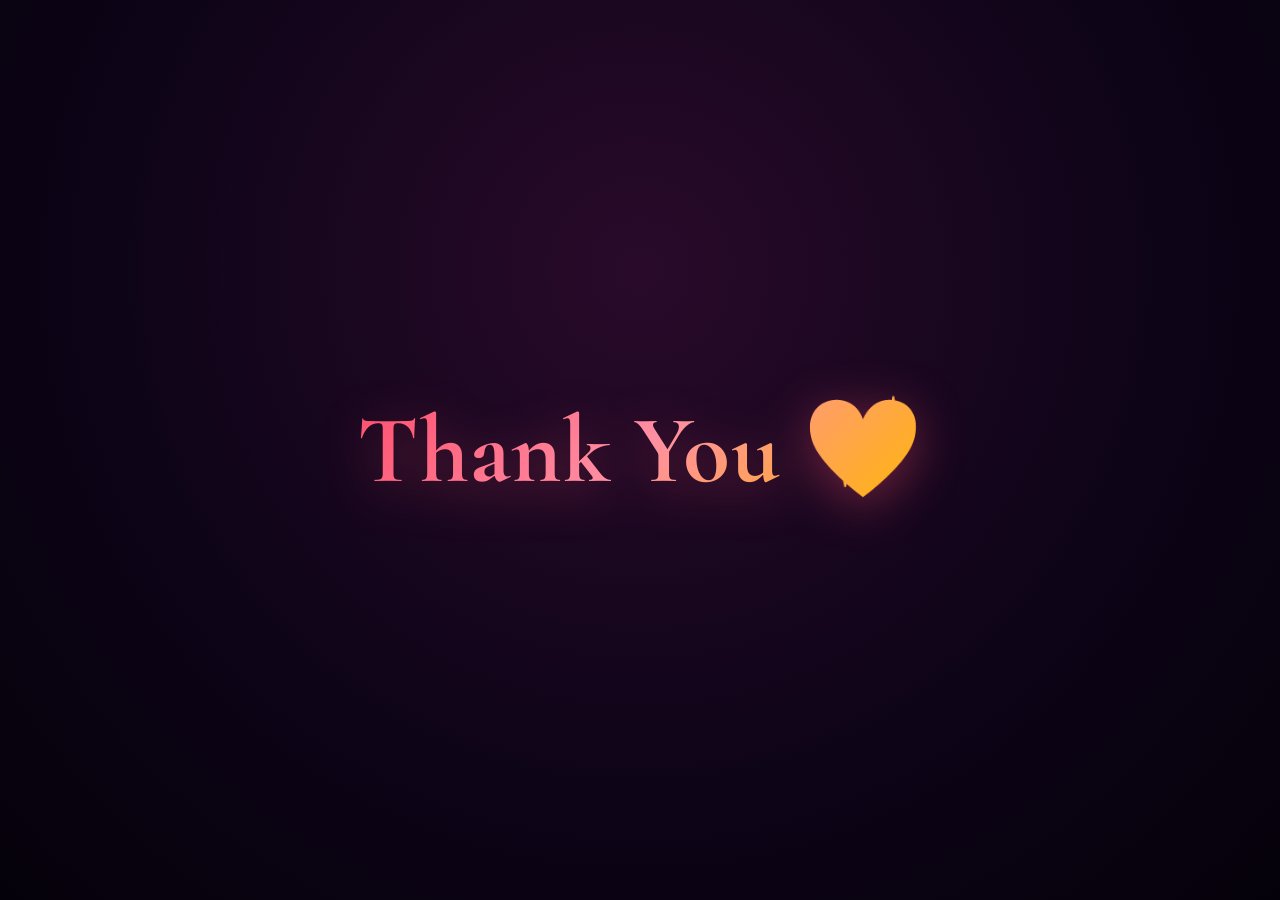
==== commit 8a1c99d9: "Removing content from live page" ====
--- a/index.html
+++ b/index.html
@@ -3,279 +3,76 @@
 <head>
   <meta charset="UTF-8">
   <meta name="viewport" content="width=device-width, initial-scale=1.0">
-  <title>Happy Girlfriend's Day, My Love! 💖</title>
-  <meta name="description" content="A special, romantic surprise created just for you on Girlfriend's Day! 💖">
-
-  <!-- Open Graph / WhatsApp / Facebook Link Preview Meta Tags -->
-  <meta property="og:type" content="website">
-  <meta property="og:url" content="https://girlfriends-day-khaki-two.vercel.app/">
-  <meta property="og:title" content="Happy Girlfriend's Day, My Love! 💖">
-  <meta property="og:description" content="A special, romantic surprise created just for you on Girlfriend's Day! 💖">
-  <meta property="og:image" content="assets/our_photo_2.jpg">
-
-  <!-- Twitter Link Preview Meta Tags -->
-  <meta name="twitter:card" content="summary_large_image">
-  <meta name="twitter:title" content="Happy Girlfriend's Day, My Love! 💖">
-  <meta name="twitter:description" content="A special, romantic surprise created just for you on Girlfriend's Day! 💖">
-  <meta name="twitter:image" content="assets/our_photo_2.jpg">
-
+  <title>Thank You 💖</title>
+  
   <!-- Google Fonts -->
   <link rel="preconnect" href="https://fonts.googleapis.com">
   <link rel="preconnect" href="https://fonts.gstatic.com" crossorigin>
-  <link href="https://fonts.googleapis.com/css2?family=Cormorant+Garamond:ital,wght@0,500;0,700;1,600&family=Dancing+Script:wght@600;700&family=Outfit:wght@300;400;500;600;700&display=swap" rel="stylesheet">
+  <link href="https://fonts.googleapis.com/css2?family=Cormorant+Garamond:wght@600;700&family=Outfit:wght@400;600&display=swap" rel="stylesheet">
+  
+  <style>
+    * {
+      margin: 0;
+      padding: 0;
+      box-sizing: border-box;
+    }
 
-  <!-- Font Awesome Icons -->
-  <link rel="stylesheet" href="https://cdnjs.cloudflare.com/ajax/libs/font-awesome/6.4.0/css/all.min.css">
+    body {
+      min-height: 100vh;
+      display: flex;
+      align-items: center;
+      justify-content: center;
+      background: radial-gradient(circle at 50% 30%, #290a2a 0%, #0d0417 60%, #05010a 100%);
+      color: #f8f9fa;
+      font-family: 'Cormorant Garamond', Georgia, serif;
+      text-align: center;
+      padding: 2rem;
+      overflow: hidden;
+    }
 
-  <link rel="stylesheet" href="styles.css">
+    .container {
+      display: flex;
+      flex-direction: column;
+      align-items: center;
+      gap: 1.5rem;
+      animation: fadeInUp 1.2s cubic-bezier(0.175, 0.885, 0.32, 1.275);
+    }
+
+    .thank-you-title {
+      font-size: clamp(3rem, 10vw, 6rem);
+      font-weight: 700;
+      background: linear-gradient(135deg, #ff4d6d, #ff8fa3, #ffb703);
+      -webkit-background-clip: text;
+      -webkit-text-fill-color: transparent;
+      filter: drop-shadow(0 10px 25px rgba(255, 77, 109, 0.4));
+      letter-spacing: 1px;
+    }
+
+    .sub-text {
+      font-family: 'Outfit', sans-serif;
+      font-size: clamp(1rem, 3vw, 1.4rem);
+      color: #c8b6d6;
+      font-weight: 300;
+      letter-spacing: 0.5px;
+    }
+
+    @keyframes fadeInUp {
+      from {
+        opacity: 0;
+        transform: translateY(25px) scale(0.95);
+      }
+      to {
+        opacity: 1;
+        transform: translateY(0) scale(1);
+      }
+    }
+  </style>
 </head>
 <body>
 
-  <!-- Floating Particles & Rose Petals Background Canvas -->
-  <canvas id="bg-canvas"></canvas>
-
-  <!-- Main Container -->
-  <div class="app-container">
-
-    <!-- Header / Hero Section -->
-    <header class="hero-section">
-      <div class="badge-pill">
-        <i class="fa-solid fa-sparkles"></i> Happy Girlfriend's Day • August 1st <i class="fa-solid fa-heart"></i>
-      </div>
-      <h1 class="hero-title">
-        For My Beautiful <span class="gradient-text" id="her-name-display">Sweetheart</span> 💖
-      </h1>
-    </header>
-
-    <!-- Interactive Audio Experience Section -->
-    <section class="section audio-section">
-      <div class="glass-card player-card">
-
-        <!-- Vinyl Record Container with Real Photo Album Art -->
-        <div class="vinyl-wrapper">
-          <div class="vinyl-groove" id="vinyl-record">
-            <div class="vinyl-center">
-              <img src="assets/our_photo_2.jpg" alt="Our Photo" class="album-art" id="player-album-art">
-              <div class="spindle-hole"></div>
-            </div>
-          </div>
-          <div class="tonearm" id="tonearm"></div>
-        </div>
-
-        <!-- Track Information -->
-        <div class="track-info">
-          <h2 class="track-title" id="track-title-display">My Queen 👑</h2>
-          <p class="track-artist" id="track-artist-display">Dedicated with all my love ❤️</p>
-        </div>
-
-        <!-- Linked Main Audio Element -->
-        <audio id="main-audio" src="assets/MyQueen.m4a" preload="auto"></audio>
-
-        <!-- Custom Player Controls -->
-        <div class="player-controls">
-          <div class="time-display">
-            <span id="current-time">0:00</span>
-            <span id="total-duration">0:00</span>
-          </div>
-
-          <div class="progress-bar-container" id="progress-container">
-            <div class="progress-bar" id="progress-bar"></div>
-            <div class="progress-handle" id="progress-handle"></div>
-          </div>
-
-          <div class="buttons-row">
-            <button class="icon-btn secondary-btn" id="restart-btn" title="Restart Audio">
-              <i class="fa-solid fa-rotate-left"></i>
-            </button>
-
-            <button class="play-main-btn" id="play-pause-btn" title="Play / Pause">
-              <i class="fa-solid fa-play" id="play-icon"></i>
-            </button>
-
-            <button class="icon-btn secondary-btn" id="mute-btn" title="Mute / Unmute">
-              <i class="fa-solid fa-volume-high" id="volume-icon"></i>
-            </button>
-          </div>
-        </div>
-
-        <div class="completion-hint" id="completion-hint">
-          <i class="fa-solid fa-music"></i> <span id="hint-text">Play "My Queen" to unlock the sealed love letter & surprise wish!</span>
-        </div>
-      </div>
-    </section>
-
-    <!-- Interactive Envelope Section -->
-    <section class="section letter-section">
-      <div class="section-title-wrapper">
-        <h2 class="section-title">A Sealed Love Note 💌</h2>
-        <p class="section-subtitle" id="envelope-subtitle">Play the audio player once to unseal your handwritten letter</p>
-      </div>
-
-      <div class="envelope-container">
-        <div class="envelope locked" id="envelope">
-          <div class="envelope-flap"></div>
-          <div class="envelope-pocket"></div>
-          <div class="wax-seal" id="wax-seal">
-            <i class="fa-solid fa-lock" id="seal-icon"></i>
-          </div>
-
-          <!-- Inside Letter with Custom User Text -->
-          <div class="letter" id="letter">
-            <div class="letter-inner">
-              <div class="letter-header">
-                <span class="letter-date">August 1st, 2026</span>
-                <span class="letter-heading">My Dearest <span class="letter-her-name">Love</span>,</span>
-              </div>
-              <div class="letter-body" id="letter-body-display">
-                <p>You are the soul of my body, the light in my day, the peace in my heart and everything else that can be.</p>
-                <p>Thank you for being in my life and making it complete.</p>
-                <p style="font-weight: bold; color: #9e1b42; margin-top: 0.5rem;">Happy Girlfriend's Day 💖</p>
-              </div>
-              <div class="letter-signature" id="letter-signature-display">
-                <span class="handwritten" id="your-name-display">Forever Yours ❤️</span>
-              </div>
-            </div>
-          </div>
-        </div>
-      </div>
-    </section>
-
-    <!-- Polaroid Memory Gallery Section -->
-    <section class="section gallery-section">
-      <div class="section-title-wrapper">
-        <h2 class="section-title">Moments Wrapped in Love 📸</h2>
-      </div>
-
-      <div class="polaroid-grid">
-        <div class="polaroid-card card-tilt-left" data-index="1">
-          <div class="polaroid-img-wrapper">
-            <img src="assets/our_photo_1.jpg" alt="Photo 1" class="polaroid-img" id="img-memory-1">
-          </div>
-          <div class="polaroid-caption" id="caption-memory-1">
-            <span>Our love is forever 💖</span>
-          </div>
-        </div>
-
-        <div class="polaroid-card card-center" data-index="2">
-          <div class="polaroid-img-wrapper">
-            <img src="assets/our_photo_2.jpg" alt="Photo 2" class="polaroid-img" id="img-memory-2">
-          </div>
-          <div class="polaroid-caption" id="caption-memory-2">
-            <span>Forever it was ✨</span>
-          </div>
-        </div>
-
-        <div class="polaroid-card card-tilt-right" data-index="3">
-          <div class="polaroid-img-wrapper">
-            <img src="assets/our_photo_3.jpg" alt="Photo 3" class="polaroid-img" id="img-memory-3">
-          </div>
-          <div class="polaroid-caption" id="caption-memory-3">
-            <span>Forever it will be 🌹</span>
-          </div>
-        </div>
-      </div>
-    </section>
-
-    <!-- Interactive Love Meter Widget -->
-    <section class="section meter-section">
-      <div class="glass-card meter-card">
-        <h2 class="meter-title"><i class="fa-solid fa-heart-pulse"></i> The Official Love Meter</h2>
-        <p class="meter-desc">Slide to check how much I love you today...</p>
-
-        <div class="meter-display">
-          <span class="meter-value" id="meter-value">100%</span>
-          <span class="meter-status" id="meter-status">Maximum Love Level Reached! 💕</span>
-        </div>
-
-        <div class="slider-wrapper">
-          <i class="fa-regular fa-heart slider-icon"></i>
-          <input type="range" id="love-slider" min="100" max="1000000" value="1000" class="love-range">
-          <i class="fa-solid fa-heart-circle-bolt slider-icon"></i>
-        </div>
-
-        <div class="meter-buttons">
-          <button class="glass-btn" id="boost-love-btn">
-            <i class="fa-solid fa-rocket"></i> Boost Love Level!
-          </button>
-        </div>
-      </div>
-    </section>
-
-    <!-- Interactive Coupon / Reasons Card Section -->
-    <section class="section reasons-section">
-      <div class="section-title-wrapper">
-        <h2 class="section-title">Love Coupons & Special Promises 🎟️</h2>
-        <p class="section-subtitle">Click any coupon below to redeem a special promise</p>
-      </div>
-
-      <div class="coupons-grid">
-        <div class="coupon-card" data-coupon="Breakfast in Bed">
-          <div class="coupon-icon"><i class="fa-solid fa-mug-hot"></i></div>
-          <h3>Breakfast in Bed</h3>
-          <p>Redeemable whenever you feel like being pampered with your favorite treat.</p>
-          <button class="redeem-btn">Redeem Coupon 💖</button>
-        </div>
-
-        <div class="coupon-card" data-coupon="Movie Night Choice">
-          <div class="coupon-icon"><i class="fa-solid fa-film"></i></div>
-          <h3>Movie Night Choice</h3>
-          <p>You pick the movie, I get the snacks and endless cuddles guaranteed.</p>
-          <button class="redeem-btn">Redeem Coupon 🎬</button>
-        </div>
-
-        <div class="coupon-card" data-coupon="Unlimited Warm Hugs">
-          <div class="coupon-icon"><i class="fa-solid fa-hands-holding-child"></i></div>
-          <h3>Unlimited Warm Hugs</h3>
-          <p>Valid 24/7/365. No expiration date, infinite renewals.</p>
-          <button class="redeem-btn">Redeem Coupon 🤗</button>
-        </div>
-      </div>
-    </section>
-
-    <!-- Toast Notification Popup -->
-    <div id="toast-notification" class="toast-notification"></div>
-
-    <!-- Footer -->
-    <footer class="footer">
-      <p>Made with ❤️ for Girlfriend's Day 2026</p>
-    </footer>
-
+  <div class="container">
+    <h1 class="thank-you-title">Thank You 💖</h1>
   </div>
 
-  <!-- Surprise Wish Modal (Triggered on audio completion) -->
-  <div class="modal-overlay" id="wish-modal">
-    <div class="glass-modal-content">
-      <button class="modal-close" id="modal-close-btn">&times;</button>
-      <div class="modal-badge"><i class="fa-solid fa-crown"></i> Dedicated Wish</div>
-      <h2 class="modal-title">Happy Girlfriend's Day! 🎉💖</h2>
-      
-      <div class="modal-heart-animation">
-        <div class="beating-heart">❤️</div>
-      </div>
-
-      <div class="modal-actions">
-        <button class="glow-btn" id="modal-replay-btn">
-          <i class="fa-solid fa-play"></i> Replay Song
-        </button>
-        <button class="outline-btn" id="modal-letter-btn">
-          <i class="fa-solid fa-envelope-open-text"></i> Read Love Letter
-        </button>
-      </div>
-    </div>
-  </div>
-
-  <!-- Fullscreen Photo Lightbox Modal -->
-  <div class="modal-overlay" id="lightbox-modal">
-    <div class="lightbox-content">
-      <button class="modal-close" id="lightbox-close-btn">&times;</button>
-      <img src="" alt="Full Preview" id="lightbox-img" class="lightbox-img">
-      <p id="lightbox-caption" class="lightbox-caption"></p>
-    </div>
-  </div>
-
-  <!-- Canvas Confetti Overlay -->
-  <canvas id="confetti-canvas"></canvas>
-
-  <script src="script.js"></script>
 </body>
 </html>
